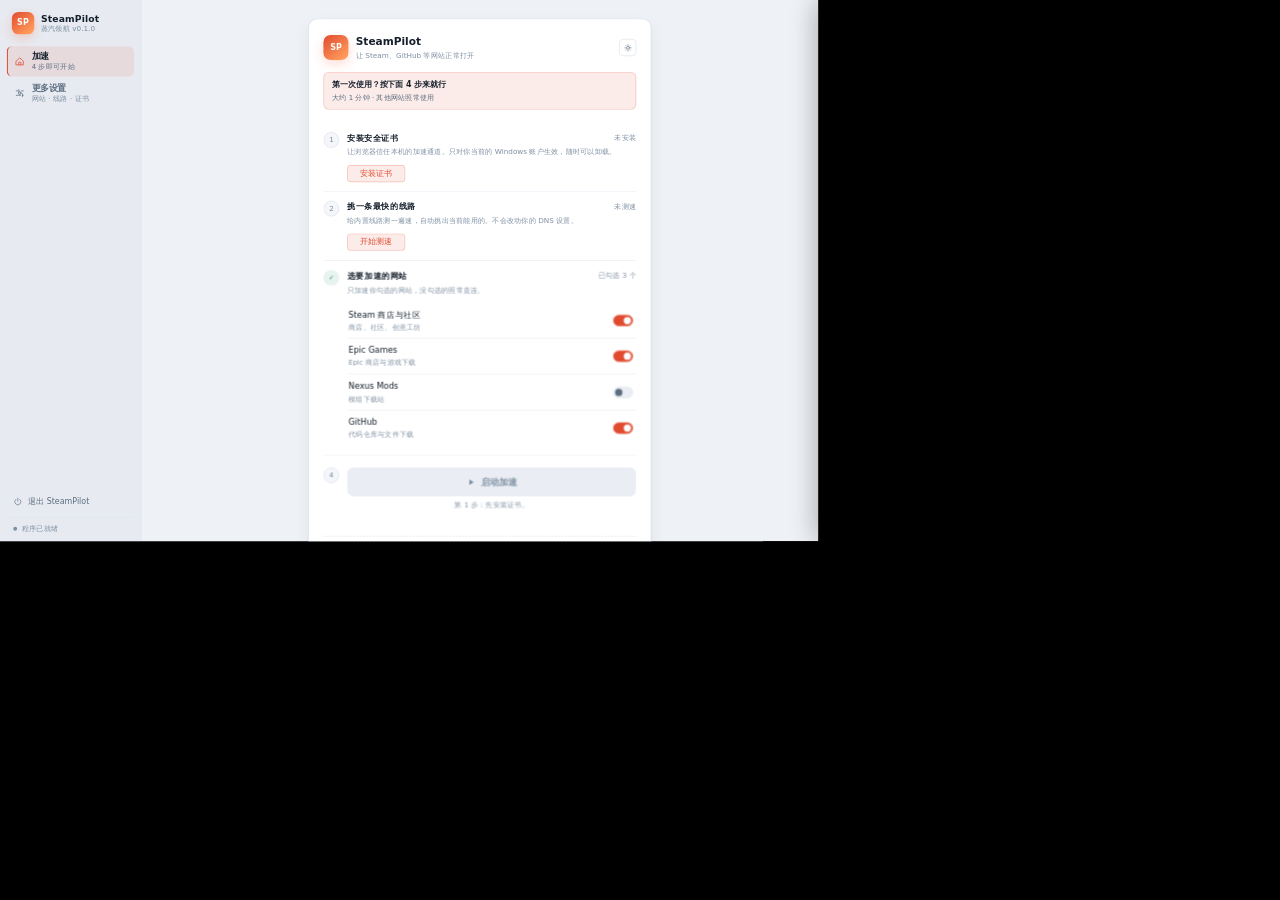
==== static/_preview.html @ 808a5dc0 "初始化 SteamPilot：Tauri 2 本地加速代理 - 本地 CA + CONNECT/MITM 代理，Akamai 别名 SNI 绕过阻断、严格验签 - 三级漏斗优选 + 在线反馈评分与失败" ====
<!doctype html>
<html lang="zh-CN">
<head><meta charset="utf-8"><title>SteamPilot 预览</title></head>
<body style="margin:0;background:#000;overflow:hidden">
  <div style="width:1240px;height:820px;transform:scale(.66);transform-origin:0 0">
    <iframe id="f" src="index.html" style="width:1240px;height:820px;border:0;display:block"></iframe>
  </div>
  <script>
    const p = new URLSearchParams(location.search);
    const f = document.getElementById("f");
    const th0 = p.get("theme");
    if (th0) f.src = `index.html?theme=${th0}`;
    f.addEventListener("load", () => {
      const d = f.contentDocument;
      const v = p.get("v");
      if (v) {
        const b = d.querySelector(`[data-view="${v}"]`);
        if (b) b.click();
      }
      const t = p.get("t");
      if (t) {
        const b = d.querySelector(`.subtab[data-tab="${t}"]`);
        if (b) b.click();
      }
      const op = p.get("open");
      if (op) {
        const b = d.querySelector(`[data-info="${op}"]`);
        if (b) b.click();
      }
      if (p.get("drawer")) {
        const b = d.getElementById("cdn-settings-btn");
        if (b) b.click();
      }
      const th = p.get("theme");
      if (th) setTimeout(() => { d.documentElement.dataset.theme = th; }, 250);
    });
  </script>
</body>
</html>
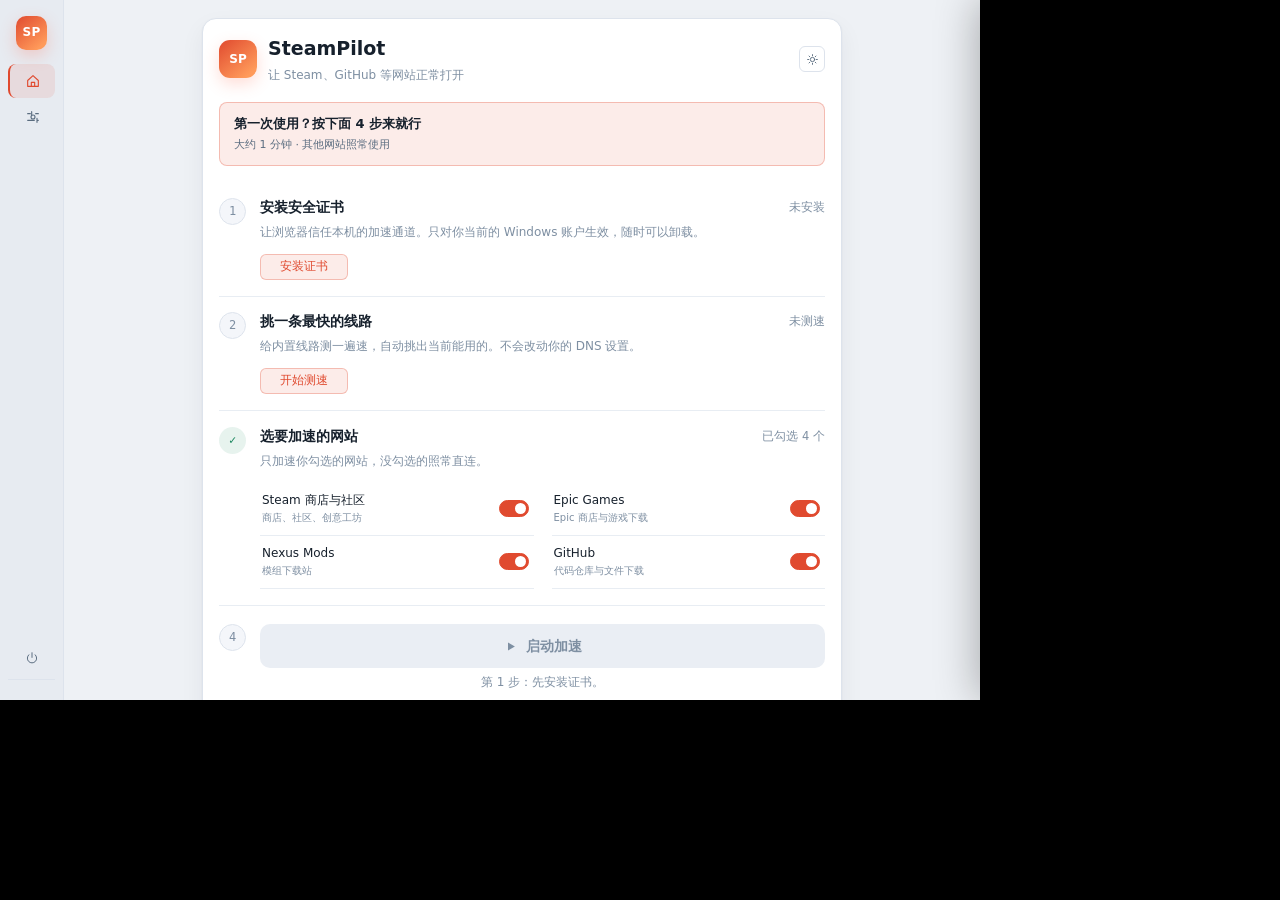
==== commit eb742707: "UI: 缩小窗口到 980x700，首页卡片放大并改两列网站列表" ====
--- a/static/_preview.html
+++ b/static/_preview.html
@@ -2,12 +2,19 @@
 <html lang="zh-CN">
 <head><meta charset="utf-8"><title>SteamPilot 预览</title></head>
 <body style="margin:0;background:#000;overflow:hidden">
-  <div style="width:1240px;height:820px;transform:scale(.66);transform-origin:0 0">
-    <iframe id="f" src="index.html" style="width:1240px;height:820px;border:0;display:block"></iframe>
+  <div id="box" style="transform-origin:0 0">
+    <iframe id="f" src="index.html" style="border:0;display:block"></iframe>
   </div>
   <script>
     const p = new URLSearchParams(location.search);
     const f = document.getElementById("f");
+    // 默认按应用真实窗口尺寸预览；可用 w/h 覆盖，scale 控制缩放。
+    const W = Number(p.get("w")) || 980, H = Number(p.get("h")) || 700;
+    const scale = Number(p.get("scale")) || 1;
+    const box = document.getElementById("box");
+    box.style.width = W + "px"; box.style.height = H + "px";
+    box.style.transform = `scale(${scale})`;
+    f.style.width = W + "px"; f.style.height = H + "px";
     const th0 = p.get("theme");
     if (th0) f.src = `index.html?theme=${th0}`;
     f.addEventListener("load", () => {
